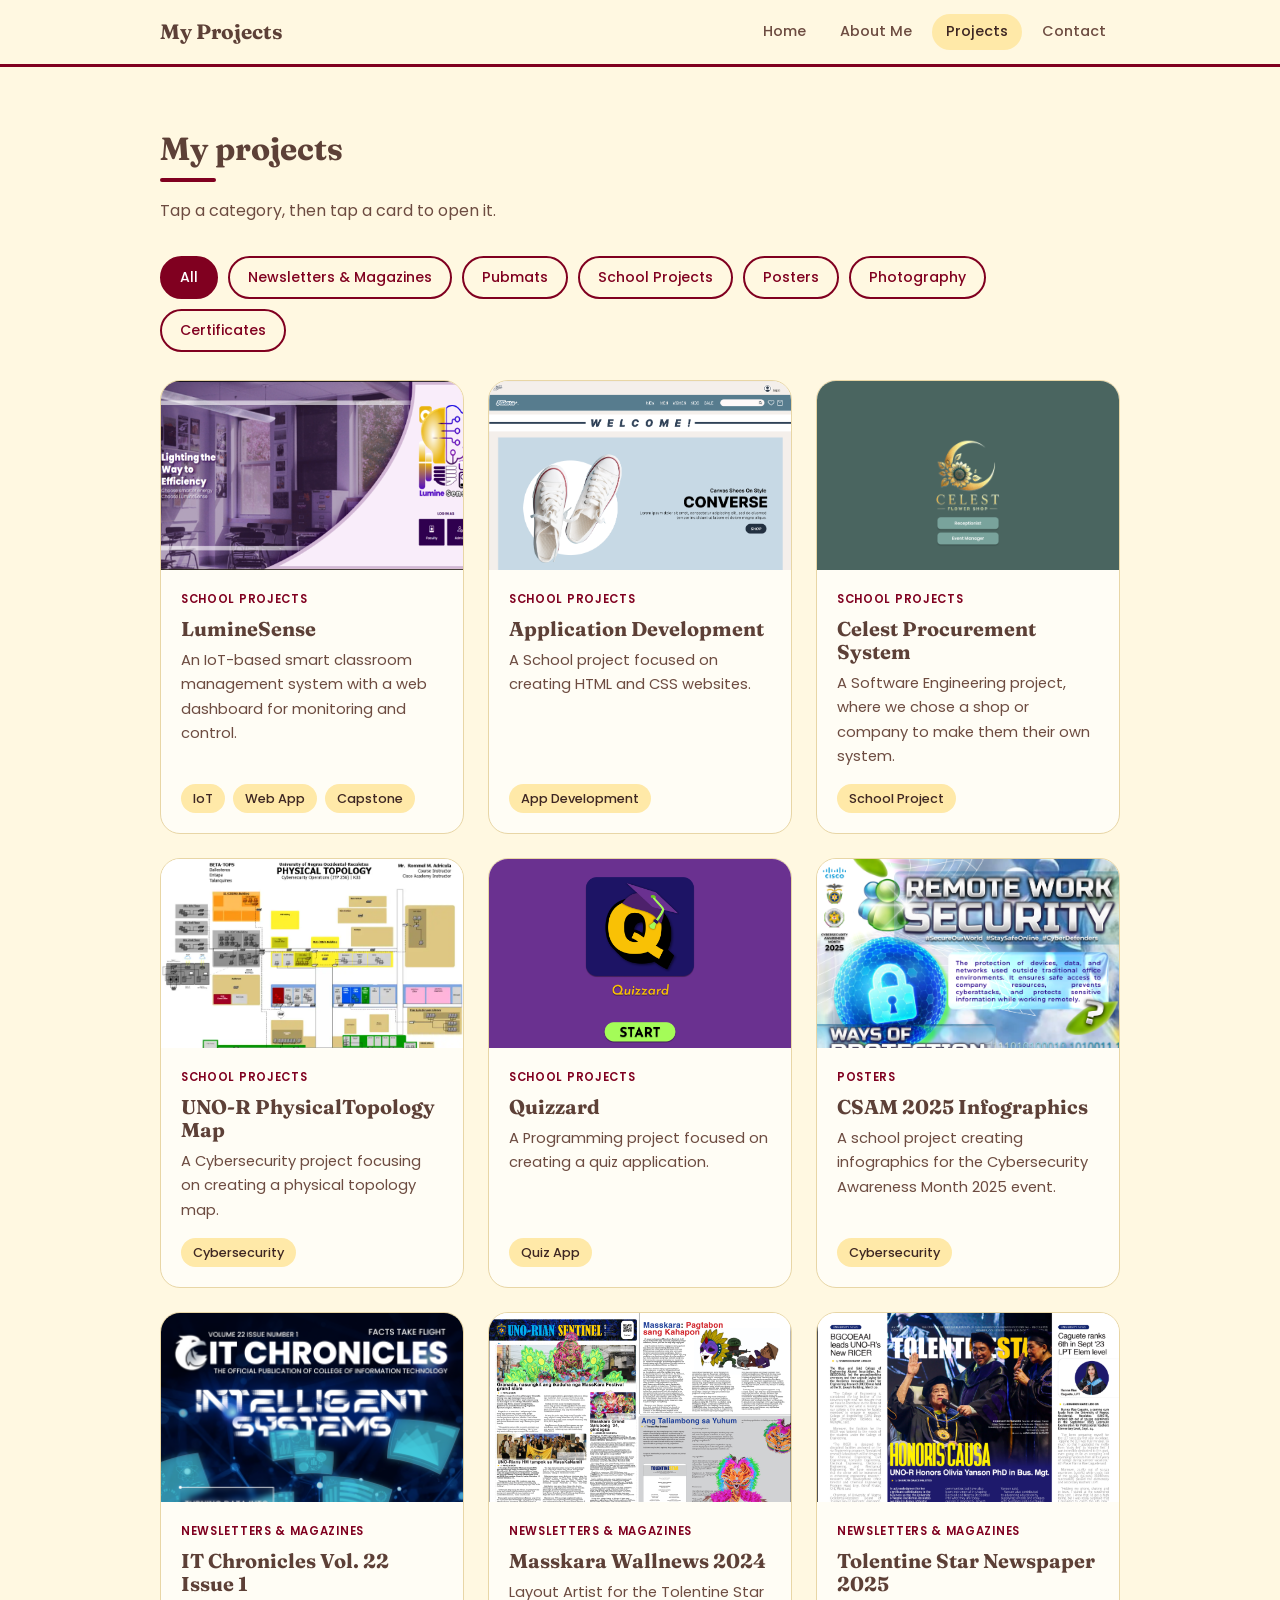
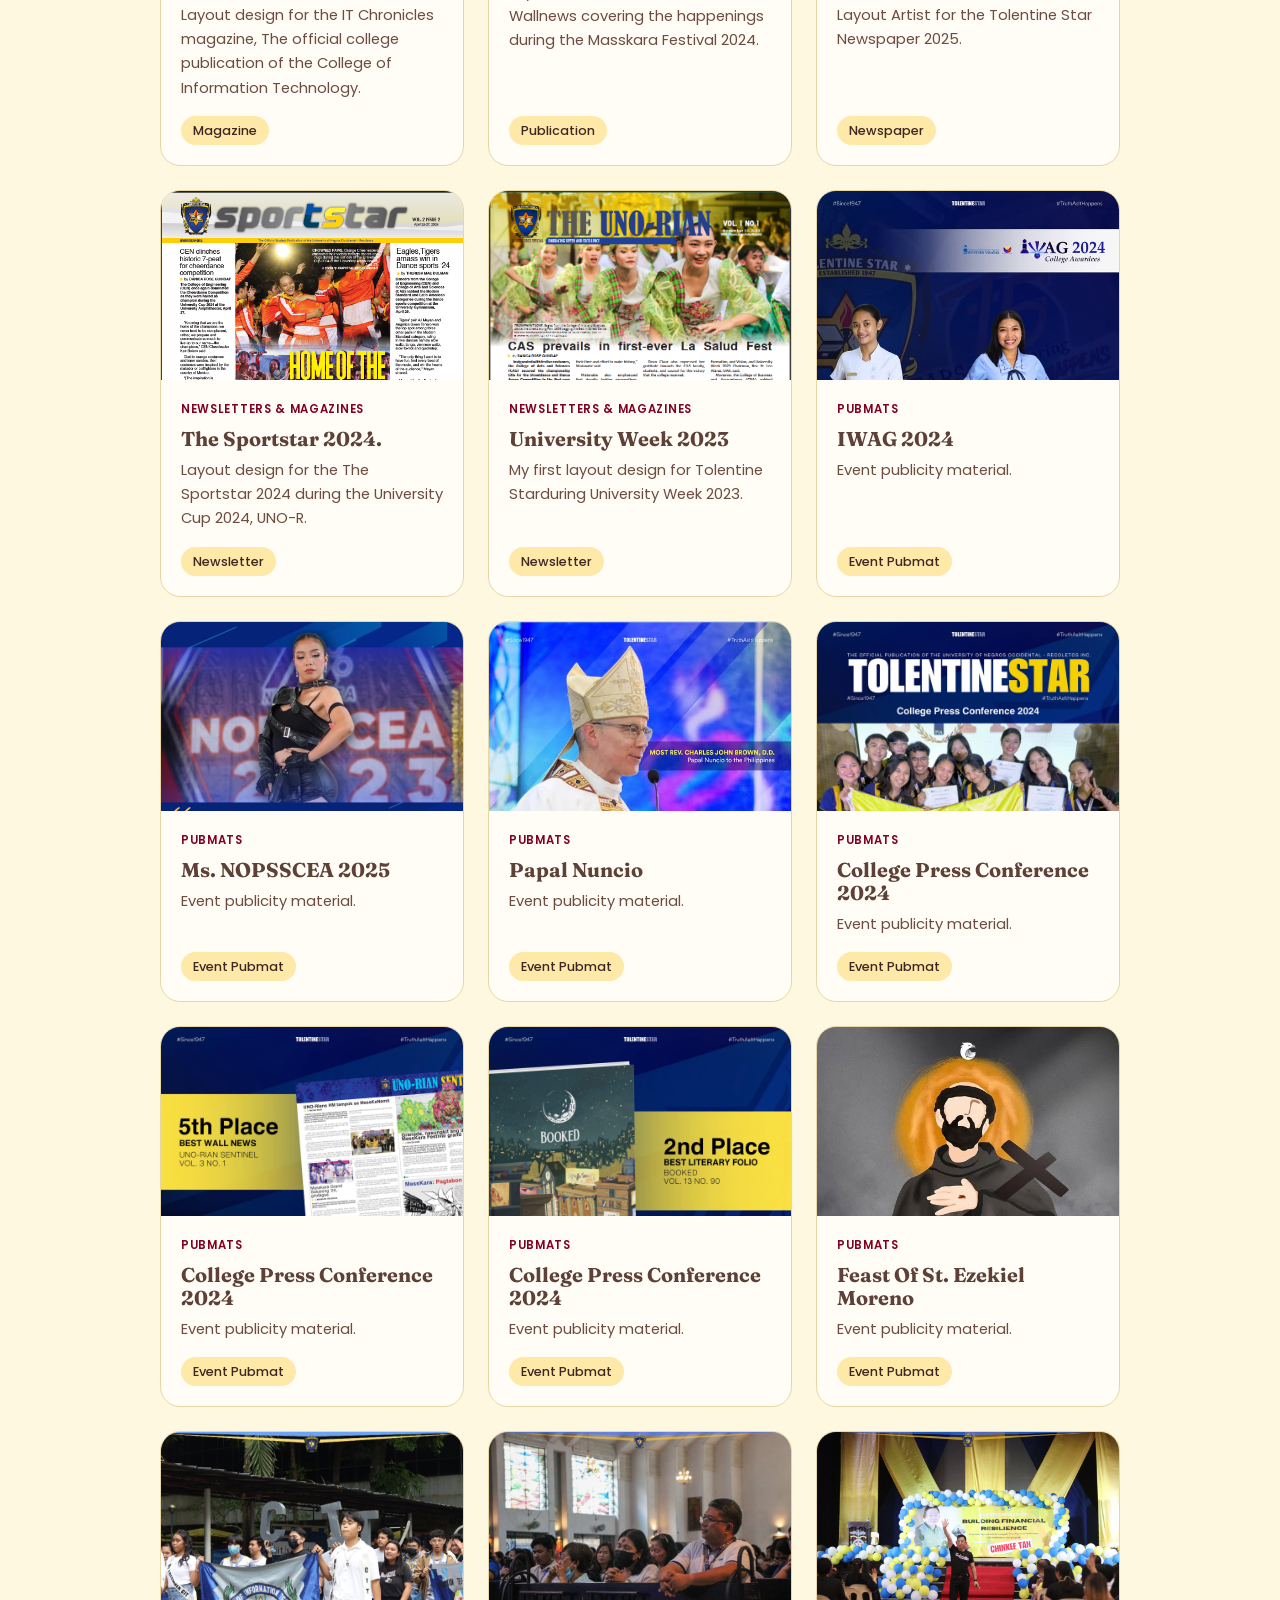
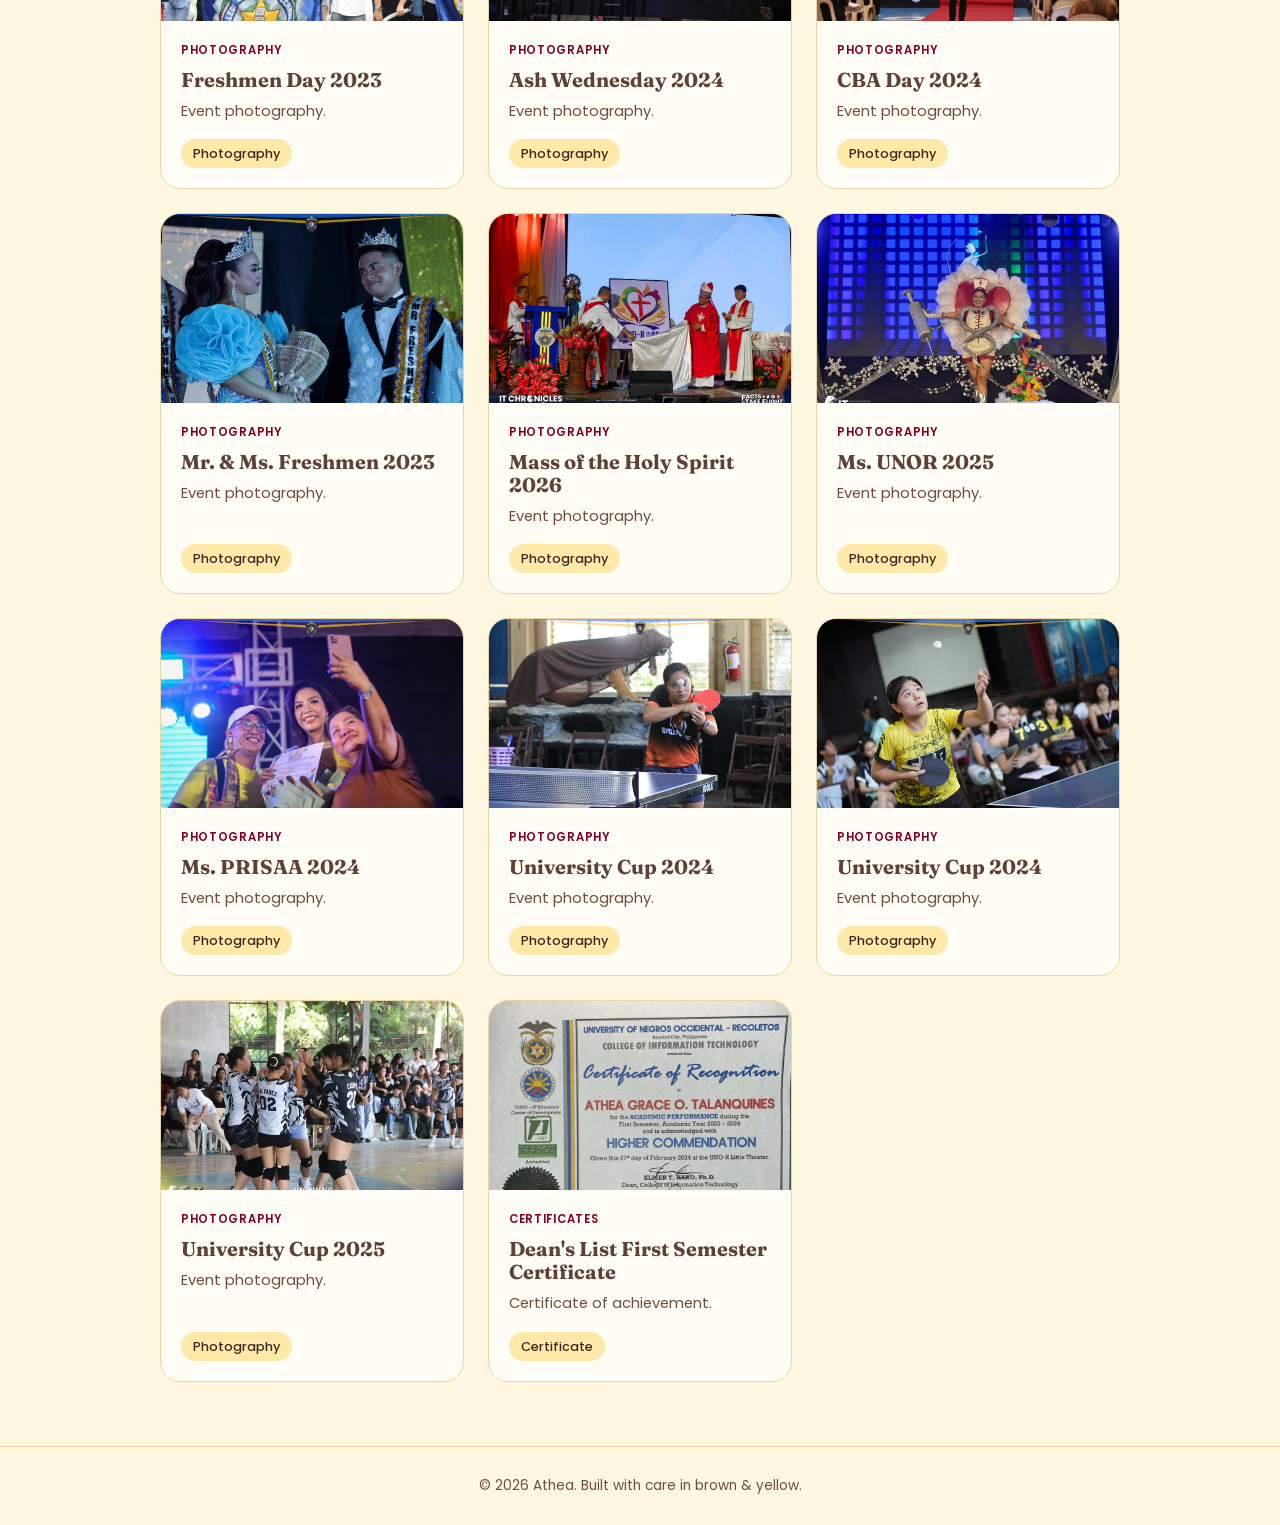
==== projects.html @ 574e2a6a "Adding my files from computer. for portfolio purposes." ====
<!DOCTYPE html>
<html lang="en">
<head>
<title>Portfolio — Projects</title>
<meta charset="utf-8">
<meta name="viewport" content="width=device-width, initial-scale=1">
<link href="https://fonts.googleapis.com/css2?family=Fraunces:wght@600;700&family=Poppins:wght@400;500;600&display=swap" rel="stylesheet">
<link rel="stylesheet" href="style.css">
</head>
<body>
<header><nav>
  <a class="logo" href="index.html">My Projects</a>
  <ul>
    <li><a href="index.html">Home</a></li>
    <li><a href="about.html">About Me</a></li>
    <li><a href="projects.html" class="active">Projects</a></li>
    <li><a href="contact.html">Contact</a></li>
  </ul>
</nav></header>
<main class="wrap">
  <h2 class="sec-title">My projects</h2>
  <p class="sec-sub">Tap a category, then tap a card to open it.</p>

  <!-- Category buttons: the text in data-cat must match the data-category of the cards -->
  <div class="filters">
    <button class="chip on" data-cat="All">All</button>
    <button class="chip" data-cat="Newsletters &amp; Magazines">Newsletters &amp; Magazines</button>
    <button class="chip" data-cat="Pubmats">Pubmats</button>
    <button class="chip" data-cat="School Projects">School Projects</button>
    <button class="chip" data-cat="Posters">Posters</button>
    <button class="chip" data-cat="Photography">Photography</button>
    <button class="chip" data-cat="Certificates">Certificates</button>
  </div>

  <div class="grid" id="grid">
    <!-- SCHOOL PROJECTS -->
    <article class="proj" data-category="School Projects">
      <div class="thumb" data-m="thumb"><img src="images/schoolproj/luminesense.png" alt="LumineSense smart classroom project"></div>
      <div class="body">
        <span class="cat" data-m="cat">School Projects</span>
        <h3 data-m="title">LumineSense</h3>
        <p data-m="desc">An IoT-based smart classroom management system with a web dashboard for monitoring and control.</p>
        <div class="tags" data-m="tags"><span class="tag">IoT</span><span class="tag">Web App</span><span class="tag">Capstone</span></div>
      </div>
    </article>
    <article class="proj" data-category="School Projects">
      <div class="thumb" data-m="thumb"><img src="images/schoolproj/APPDEV.png" alt="Application Development Project"></div>
      <div class="body"><span class="cat" data-m="cat">School Projects</span><h3 data-m="title">Application Development</h3><p data-m="desc">A School project focused on creating HTML and CSS websites.</p><div class="tags" data-m="tags"><span class="tag">App Development</span></div></div>
    </article>
    <article class="proj" data-category="School Projects">
      <div class="thumb" data-m="thumb"><img src="images/schoolproj/celest.png" alt="Celest school project"></div>
      <div class="body"><span class="cat" data-m="cat">School Projects</span><h3 data-m="title">Celest Procurement System</h3><p data-m="desc">A Software Engineering project, where we chose a shop or company to make them their own system.</p><div class="tags" data-m="tags"><span class="tag">School Project</span></div></div>
    </article>
    <article class="proj" data-category="School Projects">
      <div class="thumb" data-m="thumb"><img src="images/schoolproj/cybersectoplogy.png" alt="Cybersecurity topology project"></div>
      <div class="body"><span class="cat" data-m="cat">School Projects</span><h3 data-m="title">UNO-R PhysicalTopology Map</h3><p data-m="desc">A Cybersecurity project focusing on creating a physical topology map.</p><div class="tags" data-m="tags"><span class="tag">Cybersecurity</span></div></div>
    </article>
    <article class="proj" data-category="School Projects">
      <div class="thumb" data-m="thumb"><img src="images/schoolproj/quizzard.png" alt="Quizzard school project"></div>
      <div class="body"><span class="cat" data-m="cat">School Projects</span><h3 data-m="title">Quizzard</h3><p data-m="desc">A Programming project focused on creating a quiz application.</p><div class="tags" data-m="tags"><span class="tag">Quiz App</span></div></div>
    </article>
    <!-- POSTERS -->
    <article class="proj" data-category="Posters">
      <div class="thumb" data-m="thumb"><img src="images/schoolproj/cybersecposter.png" alt="Cybersecurity poster design"></div>
      <div class="body"><span class="cat" data-m="cat">Posters</span><h3 data-m="title">CSAM 2025 Infographics</h3><p data-m="desc">A school project creating infographics for the Cybersecurity Awareness Month 2025 event.</p><div class="tags" data-m="tags"><span class="tag">Cybersecurity</span></div></div>
    </article>
    <!-- NEWSLETTERS & MAGAZINES -->
    <article class="proj" data-category="Newsletters &amp; Magazines">
      <div class="thumb" data-m="thumb"><img src="images/news&amp;mag/chronmag1.png" alt="Campus magazine cover"></div>
      <div class="body"><span class="cat" data-m="cat">Newsletters &amp; Magazines</span><h3 data-m="title">IT Chronicles Vol. 22 Issue 1</h3><p data-m="desc">Layout design for the IT Chronicles magazine, The official college publication of the College of Information Technology.</p><div class="tags" data-m="tags"><span class="tag">Magazine</span></div></div>
    </article>
    <article class="proj" data-category="Newsletters &amp; Magazines">
      <div class="thumb" data-m="thumb"><img src="images/news&amp;mag/masskara24.png" alt="MassKara 2024 publication"></div>
      <div class="body"><span class="cat" data-m="cat">Newsletters &amp; Magazines</span><h3 data-m="title">Masskara Wallnews 2024</h3><p data-m="desc">Layout Artist for the Tolentine Star Wallnews covering the happenings during the Masskara Festival 2024.</p><div class="tags" data-m="tags"><span class="tag">Publication</span></div></div>
    </article>
    <article class="proj" data-category="Newsletters &amp; Magazines">
      <div class="thumb" data-m="thumb"><img src="images/news&amp;mag/newspaper1.png" alt="Newspaper layout"></div>
      <div class="body"><span class="cat" data-m="cat">Newsletters &amp; Magazines</span><h3 data-m="title">Tolentine Star Newspaper 2025</h3><p data-m="desc">Layout Artist for the Tolentine Star Newspaper 2025.</p><div class="tags" data-m="tags"><span class="tag">Newspaper</span></div></div>
    </article>
    <article class="proj" data-category="Newsletters &amp; Magazines">
      <div class="thumb" data-m="thumb"><img src="images/news&amp;mag/ucup1.png" alt="UCUP publication"></div>
      <div class="body"><span class="cat" data-m="cat">Newsletters &amp; Magazines</span><h3 data-m="title">The Sportstar 2024.</h3><p data-m="desc">Layout design for the The Sportstar 2024 during the University Cup 2024, UNO-R.</p><div class="tags" data-m="tags"><span class="tag">Newsletter</span></div></div>
    </article>
    <article class="proj" data-category="Newsletters &amp; Magazines">
      <div class="thumb" data-m="thumb"><img src="images/news&amp;mag/uweekday1.png" alt="University Week publication"></div>
      <div class="body"><span class="cat" data-m="cat">Newsletters &amp; Magazines</span><h3 data-m="title">University Week 2023</h3><p data-m="desc">My first layout design for Tolentine Starduring University Week 2023.</p><div class="tags" data-m="tags"><span class="tag">Newsletter</span></div></div>
    </article>
    <!-- PUBMATS -->
    <article class="proj" data-category="Pubmats">
      <div class="thumb" data-m="thumb"><img src="images/pubmats/IWAG%202024.jpg" alt="IWAG 2024 event pubmat"></div>
      <div class="body"><span class="cat" data-m="cat">Pubmats</span><h3 data-m="title">IWAG 2024</h3><p data-m="desc">Event publicity material.</p><div class="tags" data-m="tags"><span class="tag">Event Pubmat</span></div></div>
    </article>
    <article class="proj" data-category="Pubmats">
      <div class="thumb" data-m="thumb"><img src="images/pubmats/NOPSSCEA%202025.jpg" alt="NOPSSCEA 2025 event pubmat"></div>
      <div class="body"><span class="cat" data-m="cat">Pubmats</span><h3 data-m="title">Ms. NOPSSCEA 2025</h3><p data-m="desc">Event publicity material.</p><div class="tags" data-m="tags"><span class="tag">Event Pubmat</span></div></div>
    </article>
    <article class="proj" data-category="Pubmats">
      <div class="thumb" data-m="thumb"><img src="images/pubmats/PAPAL%20NUNCIO.jpg" alt="Papal Nuncio event pubmat"></div>
      <div class="body"><span class="cat" data-m="cat">Pubmats</span><h3 data-m="title">Papal Nuncio</h3><p data-m="desc">Event publicity material.</p><div class="tags" data-m="tags"><span class="tag">Event Pubmat</span></div></div>
    </article>
    <article class="proj" data-category="Pubmats">
      <div class="thumb" data-m="thumb"><img src="images/pubmats/486573918_1061542636005697_3879566552619664849_n.jpg" alt="Event publicity material"></div>
      <div class="body"><span class="cat" data-m="cat">Pubmats</span><h3 data-m="title">College Press Conference 2024</h3><p data-m="desc">Event publicity material.</p><div class="tags" data-m="tags"><span class="tag">Event Pubmat</span></div></div>
    </article>
    <article class="proj" data-category="Pubmats">
      <div class="thumb" data-m="thumb"><img src="images/pubmats/486710150_1061542699339024_7442862123903055235_n.jpg" alt="Event publicity material"></div>
      <div class="body"><span class="cat" data-m="cat">Pubmats</span><h3 data-m="title">College Press Conference 2024</h3><p data-m="desc">Event publicity material.</p><div class="tags" data-m="tags"><span class="tag">Event Pubmat</span></div></div>
    </article>
    <article class="proj" data-category="Pubmats">
      <div class="thumb" data-m="thumb"><img src="images/pubmats/487239248_1061542449339049_1411472758512812483_n.jpg" alt="Event publicity material"></div>
      <div class="body"><span class="cat" data-m="cat">Pubmats</span><h3 data-m="title">College Press Conference 2024</h3><p data-m="desc">Event publicity material.</p><div class="tags" data-m="tags"><span class="tag">Event Pubmat</span></div></div>
    </article>
    <article class="proj" data-category="Pubmats">
      <div class="thumb" data-m="thumb"><img src="images/pubmats/546171210_122261318996025612_2912826097502724193_n.jpg" alt="Event publicity material"></div>
      <div class="body"><span class="cat" data-m="cat">Pubmats</span><h3 data-m="title">Feast Of St. Ezekiel Moreno</h3><p data-m="desc">Event publicity material.</p><div class="tags" data-m="tags"><span class="tag">Event Pubmat</span></div></div>
    </article>
    <!-- PHOTOGRAPHY -->
    <article class="proj" data-category="Photography">
      <div class="thumb" data-m="thumb"><img src="images/photography/freshmen-day-2023.jpg" alt="Freshmen Day 2023 photography"></div>
      <div class="body"><span class="cat" data-m="cat">Photography</span><h3 data-m="title">Freshmen Day 2023</h3><p data-m="desc">Event photography.</p><div class="tags" data-m="tags"><span class="tag">Photography</span></div></div>
    </article>
    <article class="proj" data-category="Photography">
      <div class="thumb" data-m="thumb"><img src="images/photography/ash-wednesday-2024.jpg" alt="Ash Wednesday 2024 photography"></div>
      <div class="body"><span class="cat" data-m="cat">Photography</span><h3 data-m="title">Ash Wednesday 2024</h3><p data-m="desc">Event photography.</p><div class="tags" data-m="tags"><span class="tag">Photography</span></div></div>
    </article>
    <article class="proj" data-category="Photography">
      <div class="thumb" data-m="thumb"><img src="images/photography/cba-day.jpg" alt="CBA Day photography"></div>
      <div class="body"><span class="cat" data-m="cat">Photography</span><h3 data-m="title">CBA Day 2024</h3><p data-m="desc">Event photography.</p><div class="tags" data-m="tags"><span class="tag">Photography</span></div></div>
    </article>
    <article class="proj" data-category="Photography">
      <div class="thumb" data-m="thumb"><img src="images/photography/freshmen.jpg" alt="Freshmen event photography"></div>
      <div class="body"><span class="cat" data-m="cat">Photography</span><h3 data-m="title">Mr. & Ms. Freshmen 2023</h3><p data-m="desc">Event photography.</p><div class="tags" data-m="tags"><span class="tag">Photography</span></div></div>
    </article>
    <article class="proj" data-category="Photography">
      <div class="thumb" data-m="thumb"><img src="images/photography/holy-mass.jpg" alt="Holy Mass photography"></div>
      <div class="body"><span class="cat" data-m="cat">Photography</span><h3 data-m="title">Mass of the Holy Spirit 2026</h3><p data-m="desc">Event photography.</p><div class="tags" data-m="tags"><span class="tag">Photography</span></div></div>
    </article>
    <article class="proj" data-category="Photography">
      <div class="thumb" data-m="thumb"><img src="images/photography/ms-unor-2025.jpg" alt="Ms. UNOR 2025 photography"></div>
      <div class="body"><span class="cat" data-m="cat">Photography</span><h3 data-m="title">Ms. UNOR 2025</h3><p data-m="desc">Event photography.</p><div class="tags" data-m="tags"><span class="tag">Photography</span></div></div>
    </article>
    <article class="proj" data-category="Photography">
      <div class="thumb" data-m="thumb"><img src="images/photography/nopsscea.jpg" alt="NOPSSCEA event photography"></div>
      <div class="body"><span class="cat" data-m="cat">Photography</span><h3 data-m="title">Ms. PRISAA 2024</h3><p data-m="desc">Event photography.</p><div class="tags" data-m="tags"><span class="tag">Photography</span></div></div>
    </article>
    <article class="proj" data-category="Photography">
      <div class="thumb" data-m="thumb"><img src="images/photography/ucup-2024.jpg" alt="University Cup 2024 photography"></div>
      <div class="body"><span class="cat" data-m="cat">Photography</span><h3 data-m="title">University Cup 2024</h3><p data-m="desc">Event photography.</p><div class="tags" data-m="tags"><span class="tag">Photography</span></div></div>
    </article>
    <article class="proj" data-category="Photography">
      <div class="thumb" data-m="thumb"><img src="images/photography/ucup-2024-2.jpg" alt="University Cup 2024 photography, second image"></div>
      <div class="body"><span class="cat" data-m="cat">Photography</span><h3 data-m="title">University Cup 2024</h3><p data-m="desc">Event photography.</p><div class="tags" data-m="tags"><span class="tag">Photography</span></div></div>
    </article>
    <article class="proj" data-category="Photography">
      <div class="thumb" data-m="thumb"><img src="images/photography/ucup-2025.jpg" alt="University Cup 2025 photography"></div>
      <div class="body"><span class="cat" data-m="cat">Photography</span><h3 data-m="title">University Cup 2025</h3><p data-m="desc">Event photography.</p><div class="tags" data-m="tags"><span class="tag">Photography</span></div></div>
    </article>
    <!-- CERTIFICATES -->
    <article class="proj" data-category="Certificates">
      <div class="thumb" data-m="thumb"><img src="images/certificate.jpg" alt="Certificate of achievement"></div>
      <div class="body"><span class="cat" data-m="cat">Certificates</span><h3 data-m="title">Dean's List First Semester Certificate</h3><p data-m="desc">Certificate of achievement.</p><div class="tags" data-m="tags"><span class="tag">Certificate</span></div></div>
    </article>
  </div>
  <p id="empty" hidden style="text-align:center;color:var(--muted);padding:40px 0">Nothing here yet — check back soon!</p>
</main>

<!-- Popup viewer (filled by script.js) -->
<div class="modal" id="modal" hidden>
  <div class="mbox">
    <button class="x" id="m-close" aria-label="Close">×</button>
    <div id="m-content"></div>
  </div>
</div>
<footer>© <span id="yr"></span> Athea. Built with care in brown &amp; yellow.</footer>
<script src="script.js"></script>
</body>
</html>
---- style.css ----
/* ===== COLORS — change these to restyle the whole site ===== */
:root{
  --bg:#fff8e1; --surface:#fff1c4; --card:#fffdf5;
  --ink:#3e2723; --muted:#6d4c41; --brown:#5d4037;
  --yellow:#ffe9a8; --line:#e8d6a6;
  --maroon:#800020; --on-maroon:#ffffff;
}
@media (prefers-color-scheme: dark){
  :root{--bg:#2b1d18;--surface:#3a2822;--card:#34241e;--ink:#fff3cf;--muted:#d7c3a0;--brown:#ffe9a8;--yellow:#5a4630;--line:#5a4337;--maroon:#e57a8a;--on-maroon:#2b1d18}
}

/* ===== BASE ===== */
*{box-sizing:border-box}
html{scroll-behavior:smooth}
body{margin:0;background:var(--bg);color:var(--ink);font-family:Poppins,system-ui,sans-serif;line-height:1.65}
h1,h2,h3{font-family:Fraunces,Georgia,serif;color:var(--brown);line-height:1.15;margin:0 0 .5em}
a{color:inherit}
.wrap{max-width:1000px;margin:auto;padding:64px 20px}

/* ===== HEADER / NAV ===== */
header{position:sticky;top:0;z-index:9;background:var(--bg);border-bottom:3px solid var(--maroon)}
nav{max-width:1000px;margin:auto;padding:14px 20px;display:flex;align-items:center;justify-content:space-between;gap:12px;flex-wrap:wrap}
.logo{font-family:Fraunces,serif;font-weight:700;font-size:1.3rem;color:var(--brown);text-decoration:none}
nav ul{list-style:none;display:flex;gap:6px;margin:0;padding:0;flex-wrap:wrap}
nav ul a{display:block;padding:6px 14px;border-radius:99px;text-decoration:none;font-size:.9rem;font-weight:500;color:var(--muted)}
nav ul a:hover,nav ul a.active{background:var(--yellow);color:var(--ink)}
footer{text-align:center;padding:28px 20px;color:var(--muted);font-size:.85rem;border-top:1px solid var(--line)}

/* ===== BUTTONS & TAGS ===== */
.btn{padding:12px 24px;border-radius:99px;font-weight:600;text-decoration:none;font-size:.95rem;border:2px solid var(--maroon);display:inline-block;background:none;font-family:inherit;cursor:pointer}
.btn.primary{background:var(--maroon);color:var(--on-maroon)}
.btn.ghost{color:var(--maroon)}
.btns{display:flex;gap:12px;margin-top:24px;flex-wrap:wrap}
.tags{display:flex;flex-wrap:wrap;gap:8px;margin-top:8px}
.tag{background:var(--yellow);color:var(--ink);padding:4px 12px;border-radius:99px;font-size:.8rem;font-weight:500}
.eyebrow{display:inline-block;background:var(--yellow);padding:4px 14px;border-radius:99px;font-size:.85rem;font-weight:500;margin-bottom:16px}

/* ===== SECTION TITLES ===== */
.sec-title{font-size:2rem}
.sec-title::after{content:"";display:block;width:56px;height:4px;border-radius:4px;background:var(--maroon);margin-top:10px}
.sec-sub{color:var(--muted);margin-bottom:32px}
.card{background:var(--card);border:1px solid var(--line);border-radius:20px;padding:24px}

/* ===== HOME ===== */
.hero{display:grid;grid-template-columns:1.2fr .8fr;gap:40px;align-items:center;min-height:70vh}
.hero h1{font-size:clamp(2.2rem,6vw,3.8rem)}
.hero p{color:var(--muted);max-width:52ch}
.avatar{aspect-ratio:1;border-radius:36% 64% 60% 40%/45% 40% 60% 55%;background:var(--yellow);border:4px solid var(--maroon);display:grid;place-items:center;overflow:hidden;font-family:Fraunces,serif;font-size:5rem;color:var(--brown)}
.avatar img{width:100%;height:100%;object-fit:cover}

/* ===== ABOUT ===== */
.two{display:grid;grid-template-columns:1fr 1fr;gap:40px}
.skill{margin-bottom:16px}
.skill div{display:flex;justify-content:space-between;font-size:.9rem;font-weight:500;margin-bottom:6px}
.bar{height:10px;background:var(--surface);border-radius:99px;overflow:hidden}
.bar i{display:block;height:100%;background:var(--maroon);border-radius:99px}

/* ===== PROJECTS ===== */
.filters{display:flex;flex-wrap:wrap;gap:10px;margin-bottom:28px}
.chip{font:inherit;font-size:.88rem;font-weight:500;padding:8px 18px;border-radius:99px;border:2px solid var(--maroon);background:transparent;color:var(--maroon);cursor:pointer}
.chip:hover{background:var(--yellow)}
.chip.on{background:var(--maroon);color:var(--on-maroon)}
.grid{display:grid;grid-template-columns:repeat(auto-fill,minmax(280px,1fr));gap:24px}
.proj{background:var(--card);border:1px solid var(--line);border-radius:20px;overflow:hidden;display:flex;flex-direction:column;cursor:pointer;transition:transform .2s}
.proj[hidden]{display:none}
.proj:hover{transform:translateY(-4px)}
.thumb{aspect-ratio:16/10;background:var(--yellow);display:grid;place-items:center;font-size:3rem;color:var(--brown);font-family:Fraunces,serif;overflow:hidden}
.thumb img{width:100%;height:100%;object-fit:cover}
.proj .body{padding:20px;display:flex;flex-direction:column;gap:8px;flex:1}
.proj h3{font-size:1.25rem;margin:0}
.proj p{margin:0;color:var(--muted);font-size:.92rem;flex:1}
.cat{font-size:.72rem;font-weight:600;letter-spacing:.06em;text-transform:uppercase;color:var(--maroon)}
.proj a.link{font-weight:600;color:var(--maroon);font-size:.9rem}
.modal{position:fixed;inset:0;z-index:50;background:rgba(40,15,15,.6);display:flex;align-items:center;justify-content:center;padding:20px}
.modal[hidden]{display:none}
.mbox{background:var(--card);border-radius:20px;max-width:720px;width:100%;max-height:88vh;overflow:auto;padding:24px;position:relative;display:grid;gap:10px}
.mbox .thumb{border-radius:12px}
.mbox h3,.mbox p{margin:0}
.mbox p{color:var(--muted)}
.x{position:absolute;top:8px;right:14px;font-size:1.8rem;background:none;border:0;color:var(--maroon);cursor:pointer;z-index:2}

/* ===== CONTACT ===== */
.contact ul{list-style:none;padding:0;margin:0}
.contact li{padding:10px 0;border-bottom:1px dashed var(--line)}
.contact b{color:var(--brown)}
form{display:grid;gap:12px}
input,textarea{width:100%;padding:12px 14px;border-radius:12px;border:1px solid var(--line);background:var(--bg);color:var(--ink);font:inherit}

@media(max-width:760px){.hero,.two{grid-template-columns:1fr}.hero{min-height:auto}.avatar{max-width:240px;order:-1}}
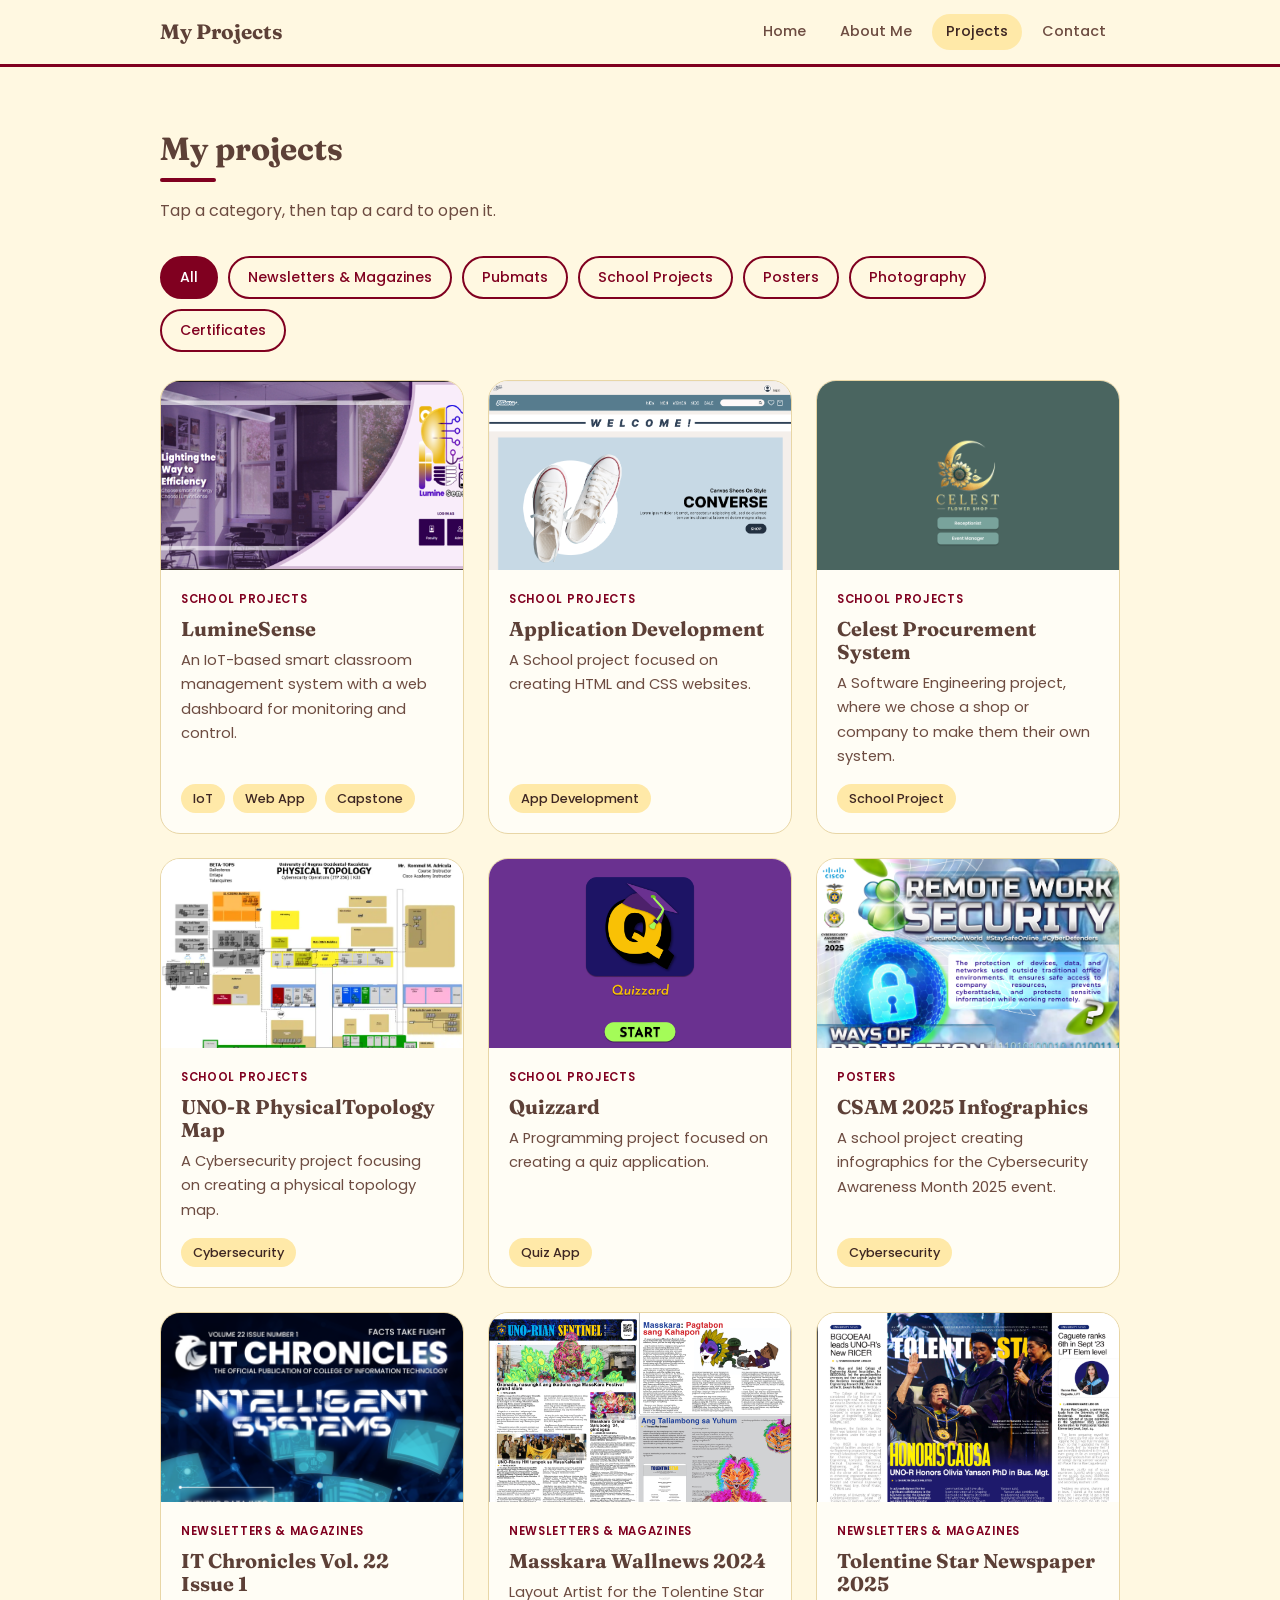
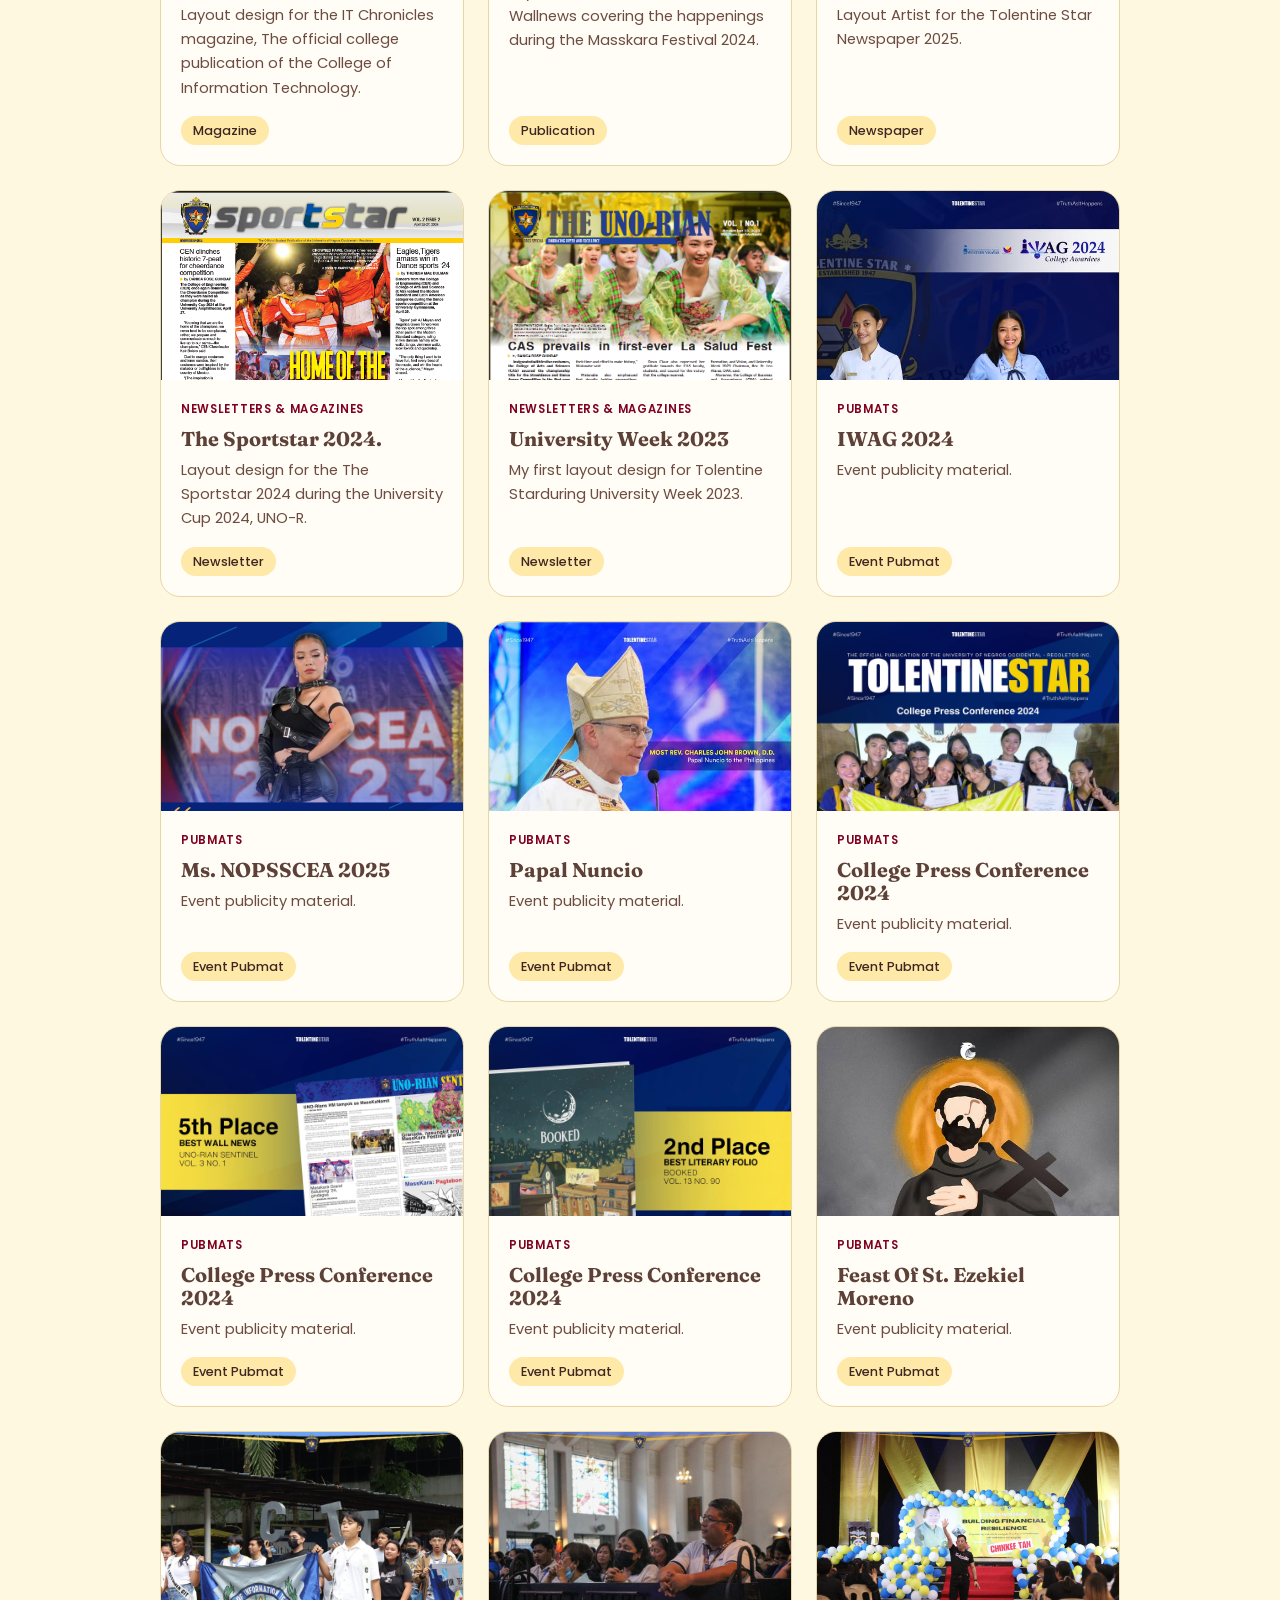
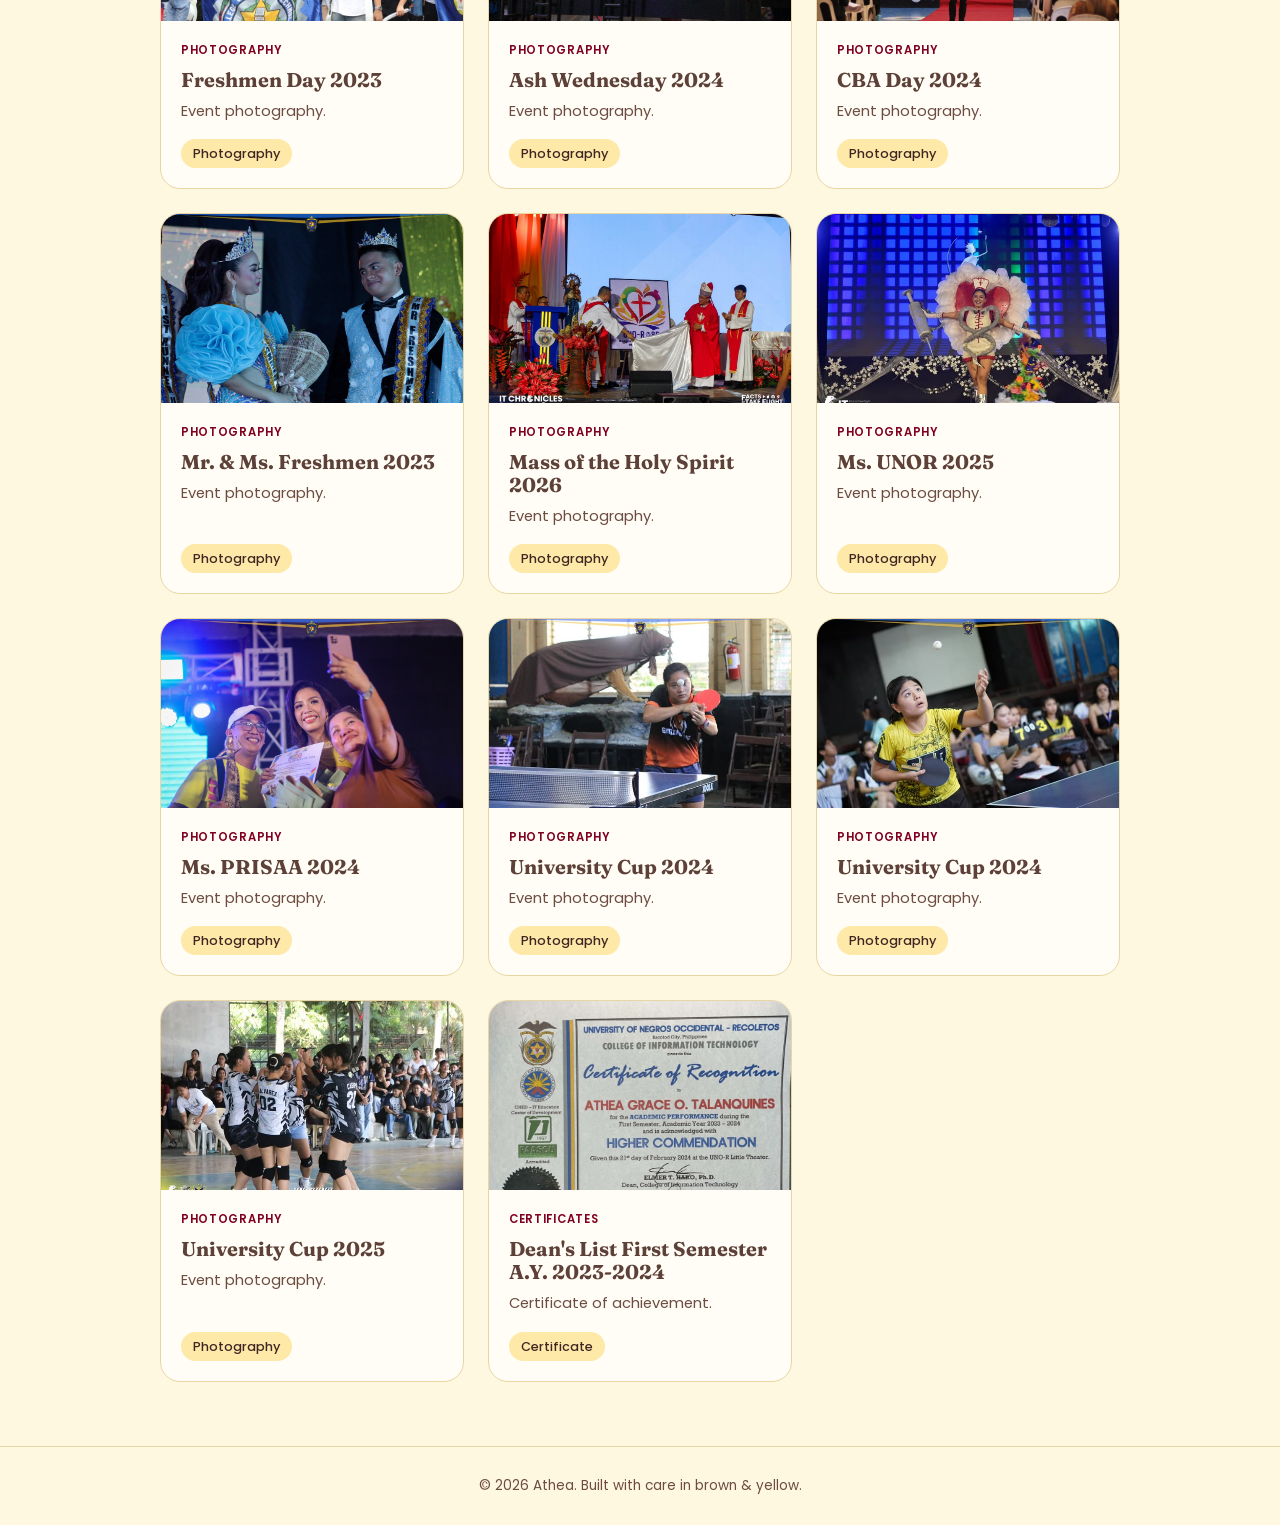
==== commit 490ad3b2: "Update certificate title for clarity" ====
--- a/projects.html
+++ b/projects.html
@@ -158,7 +158,7 @@
     <!-- CERTIFICATES -->
     <article class="proj" data-category="Certificates">
       <div class="thumb" data-m="thumb"><img src="images/certificate.jpg" alt="Certificate of achievement"></div>
-      <div class="body"><span class="cat" data-m="cat">Certificates</span><h3 data-m="title">Dean's List First Semester Certificate</h3><p data-m="desc">Certificate of achievement.</p><div class="tags" data-m="tags"><span class="tag">Certificate</span></div></div>
+      <div class="body"><span class="cat" data-m="cat">Certificates</span><h3 data-m="title">Dean's List First Semester A.Y. 2023-2024</h3><p data-m="desc">Certificate of achievement.</p><div class="tags" data-m="tags"><span class="tag">Certificate</span></div></div>
     </article>
   </div>
   <p id="empty" hidden style="text-align:center;color:var(--muted);padding:40px 0">Nothing here yet — check back soon!</p>
